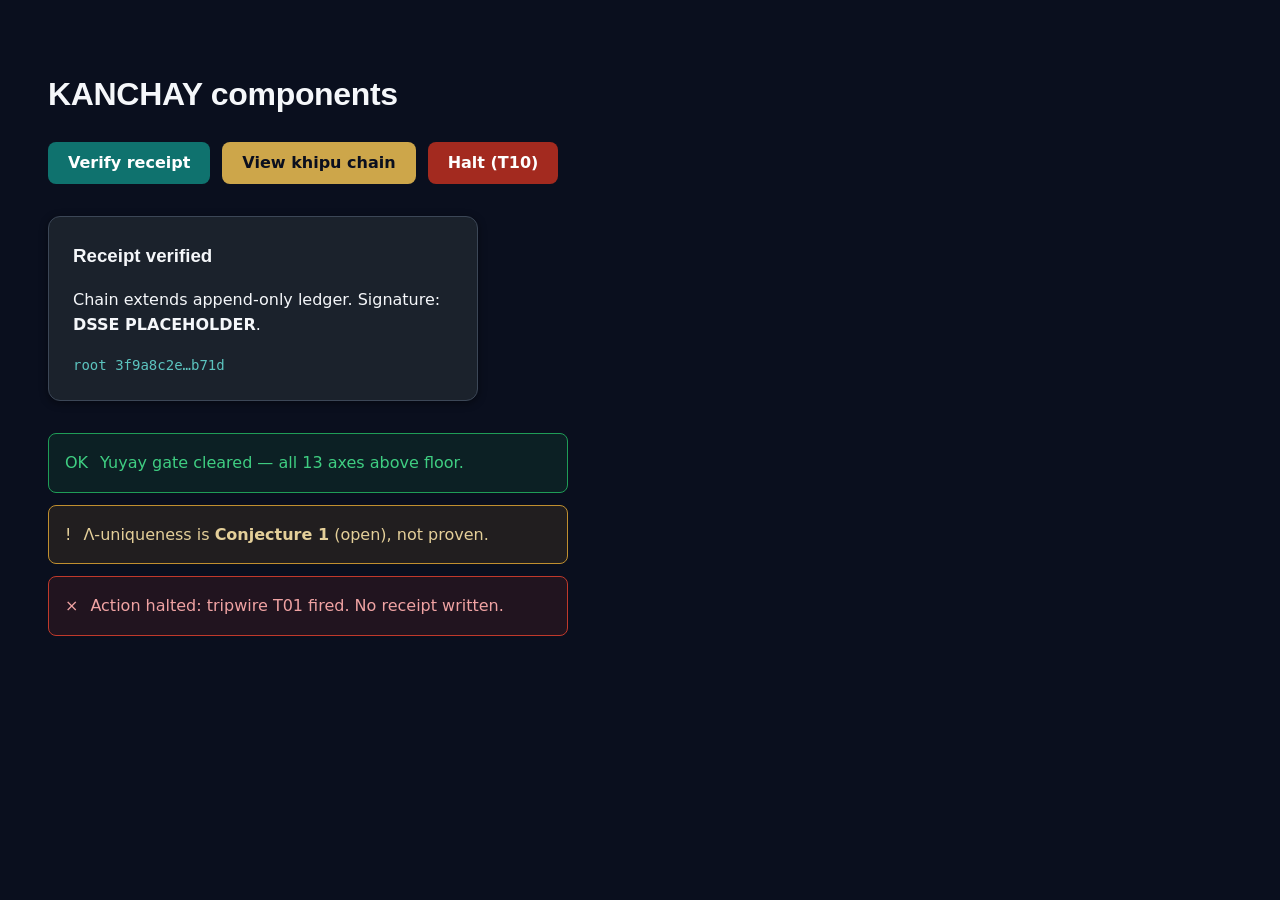
==== kit/examples/html/components.html @ d456d3fe "feat(brand): merge brand-kit into szl-brand/kit Consolidate brand-kit (design tokens, logo, typograp" ====
<!doctype html>
<!-- KANCHAY example components (vanilla HTML/CSS). CC BY 4.0 / Apache-2.0 · ORCID 0009-0001-0110-4173 -->
<html lang="en">
<head>
  <meta charset="UTF-8"/>
  <meta name="viewport" content="width=device-width, initial-scale=1"/>
  <title>KANCHAY components — HTML/CSS</title>
  <link rel="stylesheet" href="../../tokens/COLOR_TOKENS.css"/>
  <link rel="stylesheet" href="../../tokens/COMPONENT_TOKENS.css"/>
  <style>
    body{
      background:var(--color-a11oy-bg); color:var(--color-a11oy-text);
      font-family:"Inter",system-ui,sans-serif; margin:0; padding:var(--space-12);
      line-height:1.6;
    }
    h1{font-family:"IBM Plex Sans",sans-serif;font-weight:700;letter-spacing:-.01em}
    /* Button */
    .btn{
      font:inherit; font-weight:600; cursor:pointer; border:none;
      padding:var(--space-2) var(--space-5); border-radius:var(--radius-md);
      transition:background var(--duration-fast) var(--ease-standard),
                 box-shadow var(--duration-fast) var(--ease-standard);
    }
    .btn:focus-visible{outline:none; box-shadow:var(--shadow-focus)}
    .btn-primary{background:var(--color-yuyay-600); color:#fff}        /* 5.75:1 AA */
    .btn-primary:hover{background:var(--color-yuyay-700)}
    .btn-accent{background:var(--color-hatun-400); color:var(--color-gray-950)} /* 8.32:1 AAA */
    .btn-accent:hover{background:var(--color-hatun-300)}
    .btn-danger{background:var(--color-yawar-600); color:#fff}         /* 7.22:1 AAA */
    /* Card */
    .card{
      background:var(--color-a11oy-surface); border:1px solid var(--color-a11oy-border);
      border-radius:var(--radius-lg); padding:var(--space-6); max-width:380px;
      box-shadow:var(--shadow-md);
    }
    .card h3{margin:0 0 var(--space-2); font-family:"IBM Plex Sans",sans-serif}
    .card .hash{font-family:"JetBrains Mono",monospace; color:var(--color-yuyay-300);
      font-size:.875rem}
    /* Alert */
    .alert{display:flex; gap:var(--space-3); padding:var(--space-4);
      border-radius:var(--radius-md); border:1px solid; align-items:flex-start}
    .alert-success{background:color-mix(in srgb,var(--color-success) 12%,transparent);
      border-color:var(--color-success); color:#3fce82}
    .alert-warning{background:color-mix(in srgb,var(--color-warning) 12%,transparent);
      border-color:var(--color-warning); color:var(--color-hatun-200)}
    .alert-error{background:color-mix(in srgb,var(--color-error) 12%,transparent);
      border-color:var(--color-error); color:var(--color-yawar-200)}
    .stack{display:flex; gap:var(--space-3); flex-wrap:wrap; margin-bottom:var(--space-8)}
  </style>
</head>
<body>
  <h1>KANCHAY components</h1>

  <div class="stack">
    <button class="btn btn-primary">Verify receipt</button>
    <button class="btn btn-accent">View khipu chain</button>
    <button class="btn btn-danger">Halt (T10)</button>
  </div>

  <div class="stack">
    <div class="card">
      <h3>Receipt verified</h3>
      <p>Chain extends append-only ledger. Signature: <strong>DSSE PLACEHOLDER</strong>.</p>
      <div class="hash">root 3f9a8c2e…b71d</div>
    </div>
  </div>

  <div class="stack" style="flex-direction:column;max-width:520px">
    <div class="alert alert-success"><span>OK</span><span>Yuyay gate cleared — all 13 axes above floor.</span></div>
    <div class="alert alert-warning"><span>!</span><span>Λ-uniqueness is <strong>Conjecture 1</strong> (open), not proven.</span></div>
    <div class="alert alert-error"><span>×</span><span>Action halted: tripwire T01 fired. No receipt written.</span></div>
  </div>
</body>
</html>
---- kit/tokens/COLOR_TOKENS.css ----
/* SZL Holdings / KANCHAY color tokens v1.0.0 — Apache-2.0 — ORCID 0009-0001-0110-4173
Generated; do not hand-edit. Source: COLOR_TOKENS.json */
:root {
  /* brand scales */
  --color-yawar-50: #fdecec;
  --color-yawar-100: #f9cfcf;
  --color-yawar-200: #f0a3a3;
  --color-yawar-300: #e57373;
  --color-yawar-400: #d65151;
  --color-yawar-500: #c0392b;
  --color-yawar-600: #a32a1f;
  --color-yawar-700: #822018;
  --color-yawar-800: #5e1712;
  --color-yawar-900: #3d0f0c;
  --color-yuyay-50: #e6f7f6;
  --color-yuyay-100: #bfeae8;
  --color-yuyay-200: #8fd9d5;
  --color-yuyay-300: #5cc4bf;
  --color-yuyay-400: #34aaa4;
  --color-yuyay-500: #168f89;
  --color-yuyay-600: #0f726e;
  --color-yuyay-700: #0b5957;
  --color-yuyay-800: #083f3e;
  --color-yuyay-900: #052827;
  --color-hatun-50: #faf5e9;
  --color-hatun-100: #f0e3c4;
  --color-hatun-200: #e4cf99;
  --color-hatun-300: #d7b96b;
  --color-hatun-400: #cda64a;
  --color-hatun-500: #c08f2f;
  --color-hatun-600: #a3741f;
  --color-hatun-700: #825a18;
  --color-hatun-800: #5e4012;
  --color-hatun-900: #3d290b;
  /* neutral scale */
  --color-gray-50: #f5f7fa;
  --color-gray-100: #e6eaf1;
  --color-gray-200: #c9d2df;
  --color-gray-300: #a4b1c4;
  --color-gray-400: #76859b;
  --color-gray-500: #525f73;
  --color-gray-600: #3c4757;
  --color-gray-700: #2a3340;
  --color-gray-800: #1b222c;
  --color-gray-900: #10151c;
  --color-gray-950: #0a0f1e;
  /* semantic */
  --color-success: #1f9d57;
  --color-warning: #c08f2f;
  --color-error: #c0392b;
  --color-info: #2f7fb5;
  /* canonical surfaces (a11oy dark theme — also consumed by amaru/sentra/killinchu/rosie) */
  --color-a11oy-bg: #0a0f1e;
  --color-a11oy-deep: #10151c;
  --color-a11oy-surface: #1b222c;
  --color-a11oy-overlay: #2a3340;
  --color-a11oy-border: #3c4757;
  --color-a11oy-text: #f5f7fa;
  --color-a11oy-text-sub: #c9d2df;
  --color-a11oy-text-ghost: #76859b;
  /* aliases the flagships already reference */
  --color-a11oy-navy: var(--color-a11oy-bg);
  --color-a11oy-blue: var(--color-info);
  --color-a11oy-gold: var(--color-hatun-300);
  --color-a11oy-gold-dim: var(--color-hatun-400);
  --color-a11oy-gold-soft: color-mix(in srgb, var(--color-hatun-400) 14%, transparent);
  --color-a11oy-success: var(--color-success);
  --color-a11oy-border-subtle: color-mix(in srgb, var(--color-a11oy-border) 55%, transparent);
}
---- kit/tokens/COMPONENT_TOKENS.css ----
/* SZL Holdings / KANCHAY component tokens v1.0.0 — Apache-2.0 — ORCID 0009-0001-0110-4173
   Spacing / radii / shadows / motion / z-index. Consumed by every flagship. */
:root {
  --space-px:1px; --space-1:.25rem; --space-2:.5rem; --space-3:.75rem; --space-4:1rem;
  --space-5:1.25rem; --space-6:1.5rem; --space-8:2rem; --space-10:2.5rem; --space-12:3rem;
  --space-16:4rem; --space-20:5rem; --space-24:6rem;
  --radius-sm:4px; --radius-md:8px; --radius-lg:12px; --radius-xl:16px; --radius-2xl:24px; --radius-full:9999px;
  --shadow-sm:0 1px 2px rgba(0,0,0,.40); --shadow-md:0 2px 8px rgba(0,0,0,.45);
  --shadow-lg:0 8px 24px rgba(0,0,0,.50); --shadow-xl:0 16px 48px rgba(0,0,0,.55);
  --shadow-focus:0 0 0 3px color-mix(in srgb, var(--color-yuyay-400) 55%, transparent);
  --ease-standard:cubic-bezier(.2,0,0,1); --ease-emphasized:cubic-bezier(.3,0,.1,1);
  --ease-out:cubic-bezier(0,0,.2,1); --ease-in:cubic-bezier(.4,0,1,1);
  --duration-instant:75ms; --duration-fast:150ms; --duration-base:250ms;
  --duration-slow:400ms; --duration-slower:600ms;
  --z-raised:10; --z-dropdown:1000; --z-sticky:1100; --z-overlay:1200;
  --z-modal:1300; --z-popover:1400; --z-toast:1500;
  --border-hairline:1px; --border-thick:2px; --border-focus:3px;
}
@media (prefers-reduced-motion: reduce) {
  *, *::before, *::after { animation-duration:.01ms !important; transition-duration:.01ms !important; }
}
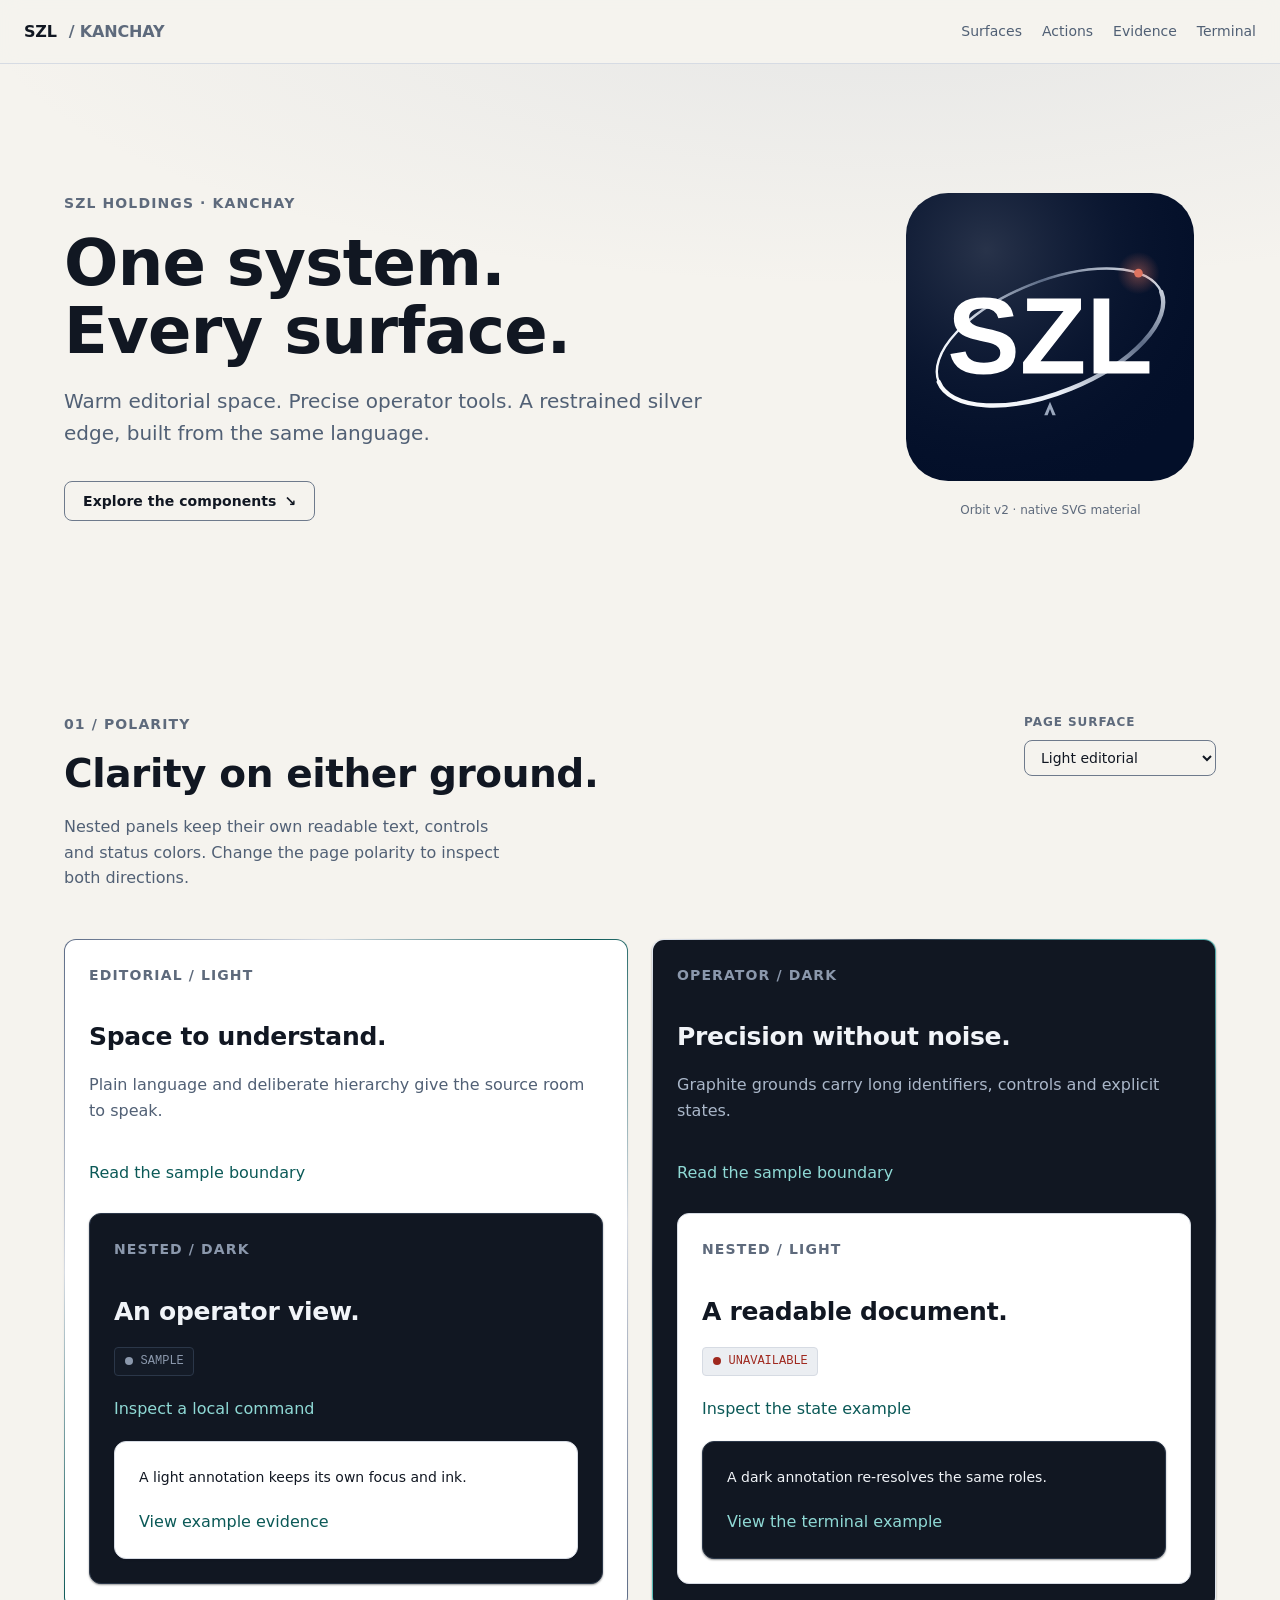
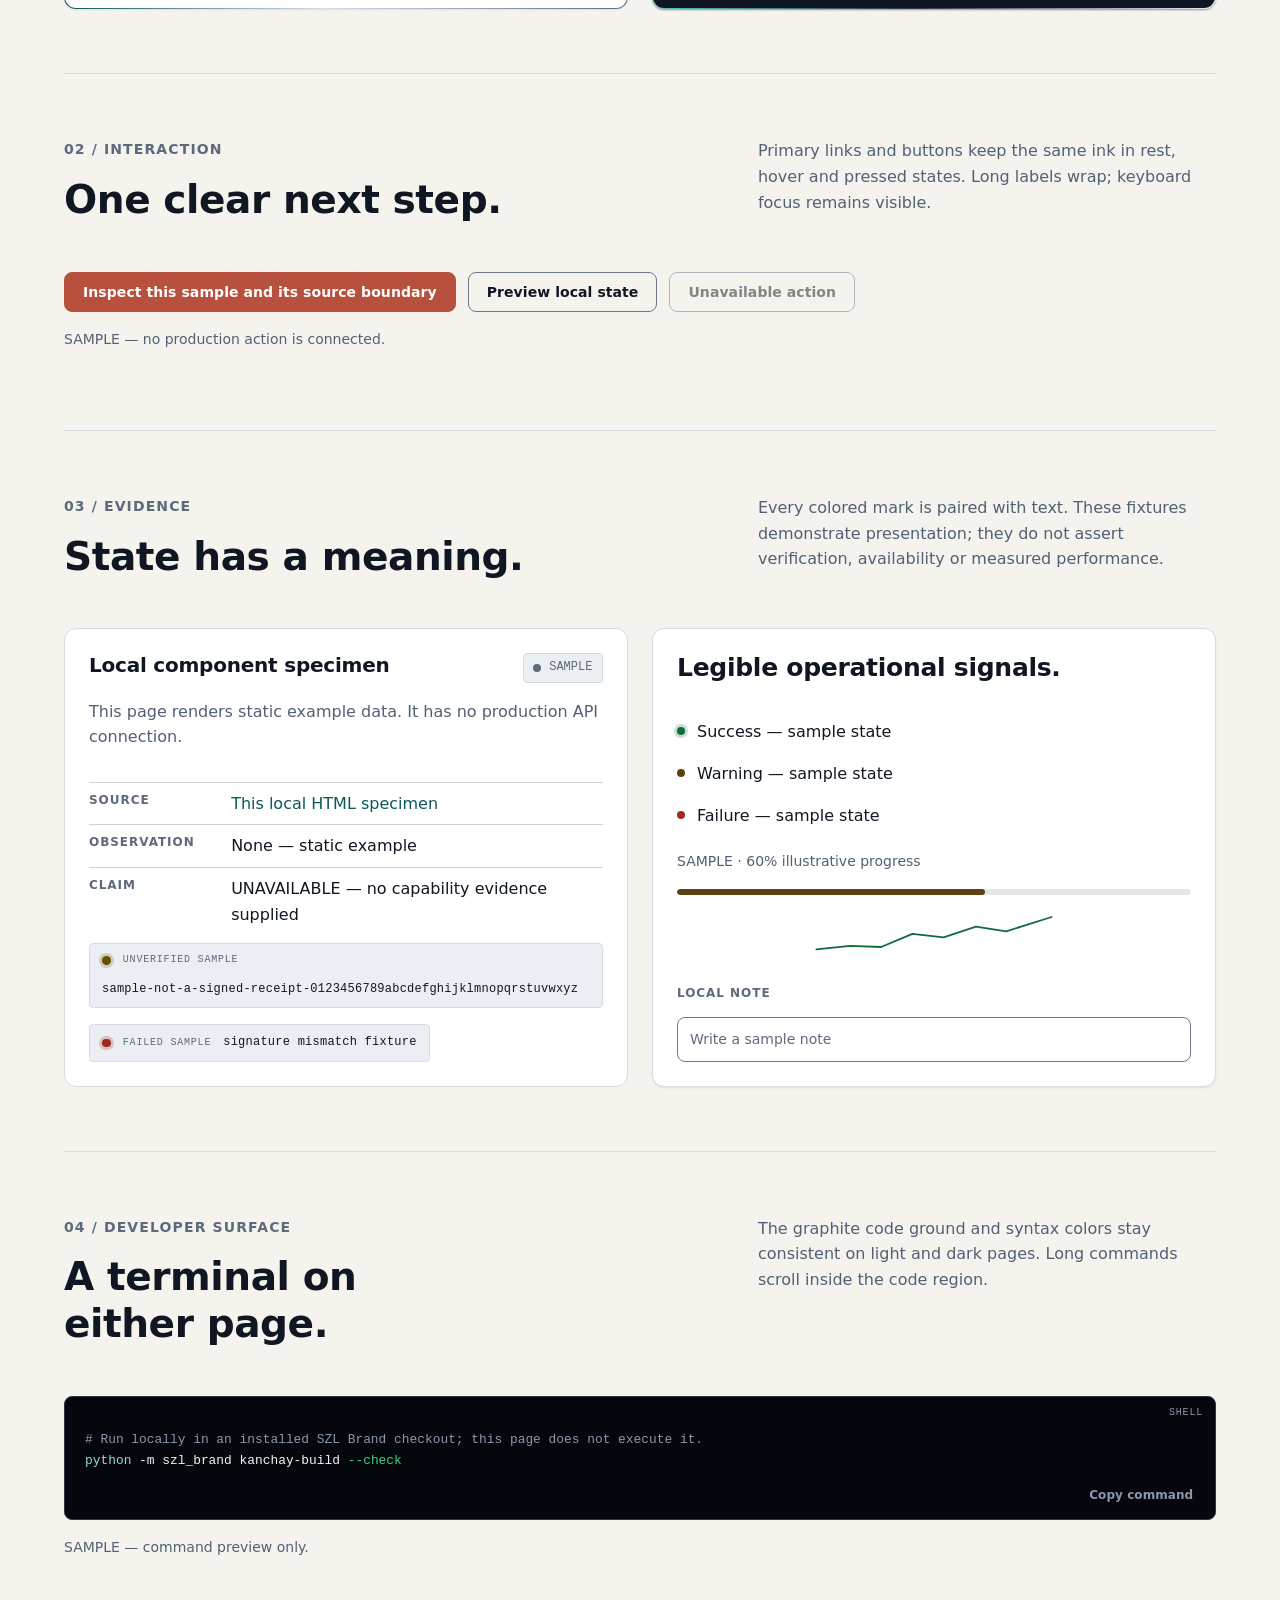
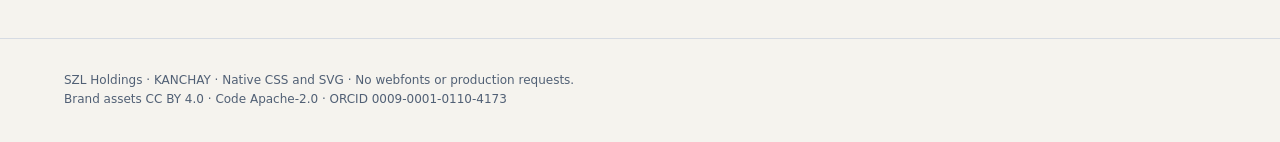
==== commit 30346f63: "Polish KANCHAY component states, nested materials and native specimen Preserve the canonical palette" ====
--- a/kit/examples/html/components.html
+++ b/kit/examples/html/components.html
@@ -1,74 +1,243 @@
 <!doctype html>
-<!-- KANCHAY example components (vanilla HTML/CSS). CC BY 4.0 / Apache-2.0 · ORCID 0009-0001-0110-4173 -->
-<html lang="en">
+<!-- SPDX-License-Identifier: Apache-2.0
+     Brand assets CC BY 4.0 · SZL Holdings · ORCID 0009-0001-0110-4173 -->
+<html lang="en" data-surface="light">
 <head>
-  <meta charset="UTF-8"/>
-  <meta name="viewport" content="width=device-width, initial-scale=1"/>
-  <title>KANCHAY components — HTML/CSS</title>
-  <link rel="stylesheet" href="../../tokens/COLOR_TOKENS.css"/>
-  <link rel="stylesheet" href="../../tokens/COMPONENT_TOKENS.css"/>
+  <meta charset="utf-8">
+  <meta name="viewport" content="width=device-width, initial-scale=1">
+  <meta name="description" content="KANCHAY components, nested surfaces and native material. Local examples with explicit sample states.">
+  <title>KANCHAY — a system for every surface</title>
+  <link rel="stylesheet" href="../../tokens/szl-design-system.css">
+  <link rel="stylesheet" href="../../tokens/szl-console.css">
   <style>
-    body{
-      background:var(--color-a11oy-bg); color:var(--color-a11oy-text);
-      font-family:"Inter",system-ui,sans-serif; margin:0; padding:var(--space-12);
-      line-height:1.6;
+    /* Example composition only. Components and colors come from canonical CSS. */
+    .specimen-section { padding-block:var(--space-16); scroll-margin-block-start:6rem; }
+    .specimen-section + .specimen-section { border-top:1px solid var(--border); }
+    .specimen-hero { display:grid; grid-template-columns:minmax(0,1.4fr) minmax(0,.6fr);
+      align-items:center; gap:var(--space-12); }
+    .specimen-mark { margin:0; display:grid; justify-items:center; gap:var(--space-5); }
+    .specimen-mark img { display:block; inline-size:min(100%,18rem); block-size:auto; }
+    .specimen-mark figcaption { text-align:center; font-size:var(--text-xs); color:var(--text-ghost); }
+    .specimen-intro { display:flex; flex-wrap:wrap; justify-content:space-between;
+      align-items:flex-start; gap:var(--space-6); margin-block-end:var(--space-8); }
+    .specimen-intro h2 { max-inline-size:20ch; }
+    .specimen-intro p { max-inline-size:45ch; }
+    .specimen-theme { inline-size:12rem; max-inline-size:100%; }
+    .specimen-panel { display:grid; gap:var(--space-5); min-inline-size:0; }
+    .specimen-panel > :last-child { margin-block-end:0; }
+    .specimen-panel h3 { font-size:var(--text-xl); margin:0; }
+    .specimen-panel > .chip { justify-self:start; }
+    .specimen-nested { margin-block-start:var(--space-2); }
+    .specimen-receipts { display:grid; justify-items:start; gap:var(--space-4); }
+    .specimen-state { min-block-size:1.6em; margin-block-start:var(--space-4); }
+    .specimen-statuses { display:grid; gap:var(--space-3); margin:0; padding:0; list-style:none; }
+    .specimen-statuses li { display:flex; align-items:center; gap:var(--space-3); }
+    .specimen-chart { display:grid; gap:var(--space-3); }
+    .specimen-chart .spark { inline-size:100%; block-size:3rem; }
+    .specimen-chart p { margin:0; }
+    .specimen-footer { padding-block:var(--space-8); border-top:1px solid var(--border); }
+    .specimen-footer p { font-size:var(--text-xs); margin:0; }
+    @media (max-width:800px) {
+      .specimen-hero { grid-template-columns:minmax(0,1fr); gap:var(--space-8); }
+      .specimen-mark { justify-items:start; }
+      .specimen-mark img { inline-size:8rem; }
+      .specimen-mark figcaption { text-align:start; }
     }
-    h1{font-family:"IBM Plex Sans",sans-serif;font-weight:700;letter-spacing:-.01em}
-    /* Button */
-    .btn{
-      font:inherit; font-weight:600; cursor:pointer; border:none;
-      padding:var(--space-2) var(--space-5); border-radius:var(--radius-md);
-      transition:background var(--duration-fast) var(--ease-standard),
-                 box-shadow var(--duration-fast) var(--ease-standard);
-    }
-    .btn:focus-visible{outline:none; box-shadow:var(--shadow-focus)}
-    .btn-primary{background:var(--color-yuyay-600); color:#fff}        /* 5.75:1 AA */
-    .btn-primary:hover{background:var(--color-yuyay-700)}
-    .btn-accent{background:var(--color-hatun-400); color:var(--color-gray-950)} /* 8.32:1 AAA */
-    .btn-accent:hover{background:var(--color-hatun-300)}
-    .btn-danger{background:var(--color-yawar-600); color:#fff}         /* 7.22:1 AAA */
-    /* Card */
-    .card{
-      background:var(--color-a11oy-surface); border:1px solid var(--color-a11oy-border);
-      border-radius:var(--radius-lg); padding:var(--space-6); max-width:380px;
-      box-shadow:var(--shadow-md);
-    }
-    .card h3{margin:0 0 var(--space-2); font-family:"IBM Plex Sans",sans-serif}
-    .card .hash{font-family:"JetBrains Mono",monospace; color:var(--color-yuyay-300);
-      font-size:.875rem}
-    /* Alert */
-    .alert{display:flex; gap:var(--space-3); padding:var(--space-4);
-      border-radius:var(--radius-md); border:1px solid; align-items:flex-start}
-    .alert-success{background:color-mix(in srgb,var(--color-success) 12%,transparent);
-      border-color:var(--color-success); color:#3fce82}
-    .alert-warning{background:color-mix(in srgb,var(--color-warning) 12%,transparent);
-      border-color:var(--color-warning); color:var(--color-hatun-200)}
-    .alert-error{background:color-mix(in srgb,var(--color-error) 12%,transparent);
-      border-color:var(--color-error); color:var(--color-yawar-200)}
-    .stack{display:flex; gap:var(--space-3); flex-wrap:wrap; margin-bottom:var(--space-8)}
   </style>
 </head>
 <body>
-  <h1>KANCHAY components</h1>
-
-  <div class="stack">
-    <button class="btn btn-primary">Verify receipt</button>
-    <button class="btn btn-accent">View khipu chain</button>
-    <button class="btn btn-danger">Halt (T10)</button>
-  </div>
-
-  <div class="stack">
-    <div class="card">
-      <h3>Receipt verified</h3>
-      <p>Chain extends append-only ledger. Signature: <strong>DSSE PLACEHOLDER</strong>.</p>
-      <div class="hash">root 3f9a8c2e…b71d</div>
+  <a class="skip-link" href="#main">Skip to components</a>
+  <nav class="nav" aria-label="Component reference">
+    <a class="nav__brand" href="#main">SZL <span class="ghost">/ KANCHAY</span></a>
+    <div class="nav__links">
+      <a class="nav__link" href="#surfaces">Surfaces</a>
+      <a class="nav__link" href="#actions">Actions</a>
+      <a class="nav__link" href="#evidence">Evidence</a>
+      <a class="nav__link" href="#terminal">Terminal</a>
     </div>
-  </div>
-
-  <div class="stack" style="flex-direction:column;max-width:520px">
-    <div class="alert alert-success"><span>OK</span><span>Yuyay gate cleared — all 13 axes above floor.</span></div>
-    <div class="alert alert-warning"><span>!</span><span>Λ-uniqueness is <strong>Conjecture 1</strong> (open), not proven.</span></div>
-    <div class="alert alert-error"><span>×</span><span>Action halted: tripwire T01 fired. No receipt written.</span></div>
-  </div>
+  </nav>
+  <main id="main" tabindex="-1">
+    <header class="hero">
+      <div class="hero__inner specimen-hero">
+        <div>
+          <p class="eyebrow">SZL Holdings · KANCHAY</p>
+          <h1 class="hero__title">One system.<br>Every surface.</h1>
+          <p class="hero__sub">Warm editorial space. Precise operator tools. A restrained silver edge,
+            built from the same language.</p>
+          <a class="btn btn-secondary" href="#surfaces">Explore the components <span aria-hidden="true">↘</span></a>
+        </div>
+        <figure class="specimen-mark">
+          <img src="../../logos/orbit-v2/suite/szl-orbit-holo.svg" width="600" height="600"
+            alt="SZL orbit mark with silver linework, a coral node and a lambda detail">
+          <figcaption>Orbit v2 · native SVG material</figcaption>
+        </figure>
+      </div>
+    </header>
+    <div class="container">
+      <section class="specimen-section" id="surfaces" aria-labelledby="surfaces-title">
+        <div class="specimen-intro">
+          <div>
+            <p class="eyebrow">01 / Polarity</p>
+            <h2 id="surfaces-title">Clarity on either ground.</h2>
+            <p>Nested panels keep their own readable text, controls and status colors.
+              Change the page polarity to inspect both directions.</p>
+          </div>
+          <label class="field specimen-theme" for="specimen-theme">
+            <span class="field__label">Page surface</span>
+            <select class="select" id="specimen-theme">
+              <option value="light">Light editorial</option>
+              <option value="dark">Dark operator</option>
+            </select>
+          </label>
+        </div>
+        <div class="grid-auto">
+          <article class="card specimen-panel surface-holo" data-surface="light" id="light-panel">
+            <p class="eyebrow">Editorial / Light</p>
+            <h3>Space to understand.</h3>
+            <p>Plain language and deliberate hierarchy give the source room to speak.</p>
+            <a href="#sample-details">Read the sample boundary</a>
+            <div class="card specimen-panel specimen-nested" data-surface="dark" id="dark-in-light">
+              <p class="eyebrow">Nested / Dark</p>
+              <h3>An operator view.</h3>
+              <span class="chip chip-sample">SAMPLE</span>
+              <a href="#terminal">Inspect a local command</a>
+              <div class="card specimen-panel" data-surface="light" id="light-in-dark-in-light">
+                <span class="text-sm">A light annotation keeps its own focus and ink.</span>
+                <a href="#evidence">View example evidence</a>
+              </div>
+            </div>
+          </article>
+          <article class="card specimen-panel surface-holo" data-surface="dark" id="dark-panel">
+            <p class="eyebrow">Operator / Dark</p>
+            <h3>Precision without noise.</h3>
+            <p>Graphite grounds carry long identifiers, controls and explicit states.</p>
+            <a href="#sample-details">Read the sample boundary</a>
+            <div class="card specimen-panel specimen-nested" data-surface="light" id="light-in-dark">
+              <p class="eyebrow">Nested / Light</p>
+              <h3>A readable document.</h3>
+              <span class="chip chip-unavailable">UNAVAILABLE</span>
+              <a href="#evidence">Inspect the state example</a>
+              <div class="card specimen-panel" data-surface="dark" id="dark-in-light-in-dark">
+                <span class="text-sm">A dark annotation re-resolves the same roles.</span>
+                <a href="#terminal">View the terminal example</a>
+              </div>
+            </div>
+          </article>
+        </div>
+      </section>
+      <section class="specimen-section" id="actions" aria-labelledby="actions-title">
+        <div class="specimen-intro">
+          <div>
+            <p class="eyebrow">02 / Interaction</p>
+            <h2 id="actions-title">One clear next step.</h2>
+          </div>
+          <p>Primary links and buttons keep the same ink in rest, hover and pressed states.
+            Long labels wrap; keyboard focus remains visible.</p>
+        </div>
+        <div class="cluster">
+          <a class="btn btn-primary" id="primary-action" href="#sample-details">Inspect this sample and its source boundary</a>
+          <button class="btn btn-secondary" id="sample-action" type="button">Preview local state</button>
+          <button class="btn btn-secondary" type="button" disabled>Unavailable action</button>
+        </div>
+        <p class="specimen-state text-sm" id="sample-action-state" role="status">SAMPLE — no production action is connected.</p>
+      </section>
+      <section class="specimen-section" id="evidence" aria-labelledby="evidence-title">
+        <div class="specimen-intro">
+          <div>
+            <p class="eyebrow">03 / Evidence</p>
+            <h2 id="evidence-title">State has a meaning.</h2>
+          </div>
+          <p>Every colored mark is paired with text. These fixtures demonstrate presentation;
+            they do not assert verification, availability or measured performance.</p>
+        </div>
+        <div class="grid-auto">
+          <article class="evidence-card surface-holo" id="sample-details">
+            <div class="evidence-card__header">
+              <h3 class="evidence-card__title">Local component specimen</h3>
+              <span class="chip chip-sample">SAMPLE</span>
+            </div>
+            <p>This page renders static example data. It has no production API connection.</p>
+            <dl class="evidence-card__meta">
+              <div><dt>Source</dt><dd><a href="components.html">This local HTML specimen</a></dd></div>
+              <div><dt>Observation</dt><dd>None — static example</dd></div>
+              <div><dt>Claim</dt><dd>UNAVAILABLE — no capability evidence supplied</dd></div>
+            </dl>
+            <div class="specimen-receipts">
+              <span class="receipt" data-state="unverified" id="receipt-unverified">
+                <span class="receipt__dot" aria-hidden="true"></span>
+                <span class="receipt__label">Unverified sample</span>
+                <span class="receipt__root">sample-not-a-signed-receipt-0123456789abcdefghijklmnopqrstuvwxyz</span>
+              </span>
+              <span class="receipt" data-state="failed" id="receipt-failed">
+                <span class="receipt__dot" aria-hidden="true"></span>
+                <span class="receipt__label">Failed sample</span>
+                <span class="receipt__root">signature mismatch fixture</span>
+              </span>
+            </div>
+          </article>
+          <article class="card specimen-panel">
+            <h3>Legible operational signals.</h3>
+            <ul class="specimen-statuses" aria-label="Static status examples">
+              <li><span class="dot dot--ok" aria-hidden="true"></span><span>Success — sample state</span></li>
+              <li><span class="dot dot--warn" aria-hidden="true"></span><span>Warning — sample state</span></li>
+              <li><span class="dot dot--err" aria-hidden="true"></span><span>Failure — sample state</span></li>
+            </ul>
+            <div class="specimen-chart">
+              <p class="text-sm">SAMPLE · 60% illustrative progress</p>
+              <div class="meter" data-tone="warn" role="progressbar" aria-label="Illustrative progress"
+                aria-valuemin="0" aria-valuemax="100" aria-valuenow="60">
+                <div class="meter__fill" style="inline-size:60%"></div>
+              </div>
+              <svg class="spark" data-tone="good" viewBox="0 0 200 40" role="img" aria-labelledby="sample-chart-title">
+                <title id="sample-chart-title">Static sample line; no measured data</title>
+                <path d="M2 32 L30 29 L56 30 L82 19 L108 22 L135 13 L160 17 L198 5"></path>
+              </svg>
+            </div>
+            <label class="field" for="sample-note">
+              <span class="field__label">Local note</span>
+              <input class="input" id="sample-note" type="text" placeholder="Write a sample note" autocomplete="off">
+            </label>
+          </article>
+        </div>
+      </section>
+      <section class="specimen-section" id="terminal" aria-labelledby="terminal-title">
+        <div class="specimen-intro">
+          <div>
+            <p class="eyebrow">04 / Developer surface</p>
+            <h2 id="terminal-title">A terminal on either page.</h2>
+          </div>
+          <p>The graphite code ground and syntax colors stay consistent on light and dark pages.
+            Long commands scroll inside the code region.</p>
+        </div>
+        <pre class="code code--copyable" data-lang="Shell" tabindex="0" aria-label="Sample validation command, horizontally scrollable" id="sample-code"><code><span class="tok-comment"># Run locally in an installed SZL Brand checkout; this page does not execute it.</span>
+<span class="tok-key">python</span> -m szl_brand kanchay-build <span class="tok-str">--check</span></code><button class="btn btn-ghost btn-sm code__copy" type="button" id="copy-command">Copy command</button></pre>
+        <p class="specimen-state text-sm" id="copy-state" role="status">SAMPLE — command preview only.</p>
+      </section>
+    </div>
+  </main>
+  <footer class="specimen-footer">
+    <div class="container">
+      <p>SZL Holdings · KANCHAY · Native CSS and SVG · No webfonts or production requests.</p>
+      <p>Brand assets CC BY 4.0 · Code Apache-2.0 · ORCID 0009-0001-0110-4173</p>
+    </div>
+  </footer>
+  <script>
+    const theme = document.getElementById("specimen-theme");
+    theme.addEventListener("change", () => {
+      document.documentElement.dataset.surface = theme.value;
+    });
+    document.getElementById("sample-action").addEventListener("click", () => {
+      document.getElementById("sample-action-state").textContent =
+        "SAMPLE — local state preview complete. No production action was executed.";
+    });
+    document.getElementById("copy-command").addEventListener("click", async () => {
+      try {
+        await navigator.clipboard.writeText("python -m szl_brand kanchay-build --check");
+        document.getElementById("copy-state").textContent = "Sample command copied. It has not been executed.";
+      } catch {
+        document.getElementById("copy-state").textContent = "Copy unavailable. Select the sample command above to copy it manually.";
+      }
+    });
+  </script>
 </body>
 </html>
--- a/kit/tokens/szl-design-system.css
+++ b/kit/tokens/szl-design-system.css
@@ -0,0 +1,515 @@
+/* ============================================================================
+ * SZL HOLDINGS — KANCHAY Design System v1.3.0  ·  szl-design-system.css
+ * One self-contained file. 0 runtime CDN. No Google Fonts. No Inter default.
+ * No purple gradients. Self-hosted system-font stack only.
+ *
+ * EVOLVES (does not replace) the canonical KANCHAY token scales:
+ *   yawar (blood/red), yuyay (teal — WCAG-AA focus ring), hatun (gold/premium),
+ *   gray (neutral), plus the a11oy dark surfaces.
+ * ADDS the founder-approved logo palette: space navy #030F29, coral node
+ *   #DF735F (accent, used SPARINGLY), silver linework #E9EEF6->#9AA7BD->#5C6B86.
+ *
+ * Aesthetic: Anthropic calm restraint + Ollama dev-clean + defense-tech
+ * gravitas + our own orbital/khipu motif. Generous whitespace. Serious, human,
+ * honest. Measured contrast roles. ADDITIVE only — no v11 LOCKED number changed.
+ *
+ * Brand assets (c) 2026 SZL Holdings · CC BY 4.0 · code Apache-2.0
+ * Attribution: ORCID 0009-0001-0110-4173
+ * ========================================================================== */
+
+/* --- 0 · Self-hosted font stack (NO CDN, NO webfont download required) ----- */
+:root {
+  --font-body:
+    system-ui, -apple-system, "Segoe UI", "Helvetica Neue", "Liberation Sans",
+    Arial, sans-serif;
+  --font-display:
+    system-ui, -apple-system, "Segoe UI", "Helvetica Neue", "Liberation Sans",
+    Arial, sans-serif;
+  --font-heading: var(--font-display);
+  --font-mono:
+    ui-monospace, "SF Mono", "Cascadia Code", "JetBrains Mono", "IBM Plex Mono",
+    "Liberation Mono", Menlo, Consolas, monospace;
+}
+
+/* --- 1 · COLOR — full palette (KANCHAY scales KEPT; logo palette ADDED) ---- */
+:root {
+  /* yawar (blood / circulatory receipt ledger) — KEEP */
+  --color-yawar-50:#fdecec; --color-yawar-100:#f9cfcf; --color-yawar-200:#f0a3a3;
+  --color-yawar-300:#e57373; --color-yawar-400:#d65151; --color-yawar-500:#c0392b;
+  --color-yawar-600:#a32a1f; --color-yawar-700:#822018; --color-yawar-800:#5e1712;
+  --color-yawar-900:#3d0f0c;
+  /* yuyay (thought / 13-axis heart gate) — KEEP; focus ring lives here */
+  --color-yuyay-50:#e6f7f6; --color-yuyay-100:#bfeae8; --color-yuyay-200:#8fd9d5;
+  --color-yuyay-300:#5cc4bf; --color-yuyay-400:#34aaa4; --color-yuyay-500:#168f89;
+  --color-yuyay-600:#0f726e; --color-yuyay-700:#0b5957; --color-yuyay-800:#083f3e;
+  --color-yuyay-900:#052827;
+  /* hatun (great / premium accent, doctrine governance) — KEEP */
+  --color-hatun-50:#faf5e9; --color-hatun-100:#f0e3c4; --color-hatun-200:#e4cf99;
+  --color-hatun-300:#d7b96b; --color-hatun-400:#cda64a; --color-hatun-500:#c08f2f;
+  --color-hatun-600:#a3741f; --color-hatun-700:#825a18; --color-hatun-800:#5e4012;
+  --color-hatun-900:#3d290b;
+  /* neutral gray scale — KEEP */
+  --color-gray-50:#f5f7fa; --color-gray-100:#e6eaf1; --color-gray-200:#c9d2df;
+  --color-gray-300:#a4b1c4; --color-gray-400:#76859b; --color-gray-500:#525f73;
+  --color-gray-600:#3c4757; --color-gray-700:#2a3340; --color-gray-800:#1b222c;
+  --color-gray-900:#10151c; --color-gray-950:#0a0f1e;
+  /* NEW · canonical logo palette (founder-approved) */
+  --color-space-900:#030F29; --color-space-800:#061536;
+  --color-space-700:#0a1e47; --color-space-600:#102a5e;
+  --color-coral-300:#F0917E; --color-coral-400:#DF735F; --color-coral-500:#C4543F;
+  --color-silver-100:#E9EEF6; --color-silver-300:#9AA7BD; --color-silver-500:#5C6B86;
+  /* NEW 1.3.0 · graphite operational neutrals and warm editorial neutrals (2026-10-06) */
+  --color-graphite-950:#05070C; --color-graphite-900:#080B12; --color-graphite-800:#111722;
+  --color-graphite-750:#141B27; --color-graphite-700:#182232; --color-graphite-600:#2B3749;
+  --color-graphite-400:#71829B; --color-graphite-300:#8B98AC; --color-graphite-200:#AAB7C9;
+  --color-graphite-50:#F1F4F8;
+  --color-paper-100:#F5F3EE; --color-paper-200:#ECE9E2; --color-mist-100:#EBEEF2;
+  --color-mist-200:#D6DBE3; --color-ink-600:#516075; --color-ink-500:#5E6A7C;
+  --color-ink-400:#6E7A8C;
+  --color-white:#FFFFFF; --color-ink:#0a0f1e; --color-ink-soft:#2a3340;
+  /* semantic (status) — KEEP */
+  --color-success:#1f9d57; --color-success-strong:#116b3d; --color-success-light:#3fce82;
+  --color-warning:#c08f2f; --color-warning-light:#e4cf99;
+  --color-error:#c0392b;   --color-error-light:#f0a3a3;
+  --color-info:#2f7fb5;    --color-info-light:#7cb8e0;
+}
+
+/* --- 2 · SEMANTIC SURFACES — the "polarities" (dark operator default) ------ */
+/* A polarity can be declared on any element, not only <html>. A dark panel inside a
+   light page (or a light panel inside a dark one) sets data-surface on its own root,
+   and every role below re-resolves there, so its text, links, focus and status inks
+   follow the panel's ground instead of the page's. */
+:root, [data-surface="dark"] {
+  --bg:var(--color-graphite-900); --bg-deep:var(--color-graphite-950);
+  --surface:var(--color-graphite-800); --surface-alt:var(--color-graphite-750);
+  --surface-raised:var(--color-graphite-700);
+  --border:var(--color-graphite-600);
+  --border-subtle:color-mix(in srgb, var(--color-graphite-600) 55%, transparent);
+  --hairline:color-mix(in srgb, var(--color-silver-500) 38%, transparent);
+  --control-edge:var(--color-graphite-400);
+  --text:var(--color-graphite-50); --text-sub:var(--color-graphite-200);
+  --text-ghost:var(--color-graphite-300);
+  --accent:var(--color-coral-400); --accent-hover:var(--color-coral-300);
+  --accent-press:var(--color-coral-500); --accent-ink:var(--color-space-900);
+  /* Action fills are distinct from decorative coral: every small-text state must
+     meet 4.5:1. Press keeps the legible fill and adds the button's tactile offset. */
+  --action-bg:var(--color-coral-400); --action-hover-bg:var(--color-coral-300);
+  --action-press-bg:var(--color-coral-400); --action-ink:var(--color-space-900);
+  --hero-atmosphere:color-mix(in srgb, var(--color-space-700) 60%, transparent);
+  --holo-silver:var(--color-silver-100); --holo-teal:var(--color-yuyay-300);
+  --shadow-card:var(--shadow-sm); --shadow-card-hover:var(--shadow-md);
+  --premium:var(--color-hatun-300);
+  --link:var(--color-yuyay-200); --link-hover:var(--color-yuyay-100);
+  --focus:var(--color-yuyay-400);
+  --chip-ok:var(--color-success-light); --chip-warn:var(--color-warning-light);
+  --chip-bad:var(--color-error-light);
+  color-scheme:dark;
+}
+[data-surface="light"] {
+  --bg:var(--color-paper-100); --bg-deep:var(--color-paper-200);
+  --surface:var(--color-white); --surface-alt:var(--color-mist-100); --surface-raised:var(--color-white);
+  --border:var(--color-mist-200);
+  --border-subtle:color-mix(in srgb, var(--color-mist-200) 60%, transparent);
+  --hairline:color-mix(in srgb, var(--color-silver-500) 30%, transparent);
+  --control-edge:var(--color-ink-400);
+  --text:var(--color-graphite-800); --text-sub:var(--color-ink-600);
+  --text-ghost:var(--color-ink-500);
+  --accent:var(--color-coral-500); --accent-hover:var(--color-coral-400);
+  --accent-press:#a8442f; --accent-ink:var(--color-white);
+  /* White on unmodified coral-500 is 4.48:1. This local navy mix preserves the
+     palette primitive while making the small primary label legible. */
+  --action-bg:color-mix(in srgb, var(--color-coral-500) 94%, var(--color-space-900));
+  --action-hover-bg:var(--accent-press);
+  --action-press-bg:color-mix(in srgb, var(--accent-press) 90%, var(--color-space-900));
+  --action-ink:var(--color-white);
+  --hero-atmosphere:color-mix(in srgb, var(--color-silver-300) 16%, transparent);
+  --holo-silver:var(--color-silver-500); --holo-teal:var(--color-yuyay-700);
+  --shadow-card:0 1px 2px rgba(3,15,41,.08);
+  --shadow-card-hover:0 4px 16px rgba(3,15,41,.10);
+  --premium:var(--color-hatun-700);
+  --link:var(--color-yuyay-700); --link-hover:var(--color-yuyay-800);
+  --focus:var(--color-yuyay-600);
+  --chip-ok:var(--color-success-strong); --chip-warn:#6b4f00; --chip-bad:#9f281e;
+  color-scheme:light;
+}
+/* Roles derived from a polarity token are re-declared on every surface root so they
+   resolve against that surface, and a nested surface carries its own text color. Only
+   the two polarity values count; data-surface used as a label is left alone. */
+:root, [data-surface="dark"], [data-surface="light"] {
+  --shadow-focus:0 0 0 3px color-mix(in srgb, var(--focus) 55%, transparent);
+  --holo-edge:linear-gradient(128deg, var(--holo-silver), var(--border) 24%,
+    var(--holo-teal) 48%, var(--border) 72%, var(--holo-silver));
+}
+:where([data-surface="dark"], [data-surface="light"]) { color:var(--text); }
+
+/* A terminal is always graphite, including on an editorial page. These roles are
+   palette-bound rather than page-bound, and are included in the tokens-only export. */
+:root {
+  --code-bg:var(--color-graphite-950); --code-ink:var(--color-graphite-50);
+  --code-muted:var(--color-graphite-300); --code-border:var(--color-graphite-600);
+  --code-edge:var(--color-graphite-400); --code-focus:var(--color-yuyay-400);
+  --code-link:var(--color-yuyay-200); --code-link-hover:var(--color-yuyay-100);
+  --code-string:var(--color-success-light); --code-number:var(--color-hatun-300);
+}
+
+/* --- 3 · TYPE SCALE — Major Third (1.25), base 16px (KANCHAY scale) -------- */
+:root {
+  --text-xs:0.75rem; --text-sm:0.875rem; --text-base:1rem; --text-lg:1.25rem;
+  --text-xl:1.563rem; --text-2xl:1.953rem; --text-3xl:2.441rem;
+  --text-4xl:3.052rem; --text-5xl:3.815rem; --text-6xl:4.768rem;
+  --leading-tight:1.1; --leading-snug:1.2; --leading-normal:1.6; --leading-mono:1.5;
+  --tracking-tight:-0.011em; --tracking-normal:0; --tracking-caps:0.08em;
+  --weight-regular:400; --weight-medium:500; --weight-semibold:600; --weight-bold:700;
+}
+
+/* --- 4 · SPACING / RADIUS / SHADOW / MOTION / Z — KEEP canonical tokens ----- */
+:root {
+  --space-px:1px; --space-1:.25rem; --space-2:.5rem; --space-3:.75rem; --space-4:1rem;
+  --space-5:1.25rem; --space-6:1.5rem; --space-8:2rem; --space-10:2.5rem; --space-12:3rem;
+  --space-16:4rem; --space-20:5rem; --space-24:6rem;
+  --radius-sm:4px; --radius-md:8px; --radius-lg:12px; --radius-xl:16px;
+  --radius-2xl:24px; --radius-full:9999px;
+  --shadow-sm:0 1px 2px rgba(0,0,0,.40); --shadow-md:0 2px 8px rgba(0,0,0,.45);
+  --shadow-lg:0 8px 24px rgba(0,0,0,.50); --shadow-xl:0 16px 48px rgba(0,0,0,.55);
+  --shadow-glow-hatun:0 0 0 1px var(--color-hatun-500),
+                      0 0 16px color-mix(in srgb, var(--color-hatun-400) 30%, transparent);
+  --shadow-node:0 0 0 1px var(--color-coral-500),
+                0 0 18px color-mix(in srgb, var(--color-coral-400) 32%, transparent);
+  --ease-standard:cubic-bezier(.2,0,0,1); --ease-emphasized:cubic-bezier(.3,0,.1,1);
+  --ease-out:cubic-bezier(0,0,.2,1); --ease-in:cubic-bezier(.4,0,1,1);
+  --ease-orbit:cubic-bezier(.45,.05,.25,1);
+  --duration-instant:75ms; --duration-fast:150ms; --duration-base:250ms;
+  --duration-slow:400ms; --duration-slower:600ms; --duration-orbit:24s;
+  --z-base:0; --z-raised:10; --z-dropdown:1000; --z-sticky:1100; --z-overlay:1200;
+  --z-modal:1300; --z-popover:1400; --z-toast:1500; --z-max:2147483000;
+  --z-control-dock:var(--z-popover);
+  --border-hairline:1px; --border-thick:2px; --border-focus:3px;
+  --measure:68ch; --container:1200px;
+  --safe-area-top:env(safe-area-inset-top,0px);
+  --safe-area-right:env(safe-area-inset-right,0px);
+  --safe-area-bottom:env(safe-area-inset-bottom,0px);
+  --safe-area-left:env(safe-area-inset-left,0px);
+  --target-size-min:24px; --target-size-coarse:44px;
+  --control-dock-max-inline-size:24rem;
+}
+@media (prefers-reduced-motion: reduce) {
+  *, *::before, *::after {
+    animation-duration:.01ms !important; animation-iteration-count:1 !important;
+    transition-duration:.01ms !important; scroll-behavior:auto !important;
+  }
+}
+
+/* --- 5 · BASE / RESET ------------------------------------------------------ */
+*, *::before, *::after { box-sizing:border-box; }
+html { -webkit-text-size-adjust:100%; text-size-adjust:100%; }
+body {
+  margin:0; background:var(--bg); color:var(--text);
+  font-family:var(--font-body); font-size:var(--text-base);
+  line-height:var(--leading-normal); font-weight:var(--weight-regular);
+  -webkit-font-smoothing:antialiased; -moz-osx-font-smoothing:grayscale;
+  text-rendering:optimizeLegibility;
+}
+h1,h2,h3,h4 { font-family:var(--font-display); color:var(--text);
+  letter-spacing:var(--tracking-tight); margin:0 0 var(--space-4);
+  text-wrap:balance; overflow-wrap:anywhere; }
+h1 { font-size:var(--text-4xl); line-height:var(--leading-tight); font-weight:var(--weight-bold); }
+h2 { font-size:var(--text-3xl); line-height:var(--leading-snug); font-weight:var(--weight-semibold); }
+h3 { font-size:var(--text-2xl); line-height:var(--leading-snug); font-weight:var(--weight-semibold); }
+h4 { font-size:var(--text-xl);  line-height:var(--leading-snug); font-weight:var(--weight-semibold); }
+p  { margin:0 0 var(--space-4); max-width:var(--measure); color:var(--text-sub); }
+a  { color:var(--link); text-decoration:none; text-underline-offset:3px;
+     transition:color var(--duration-fast) var(--ease-standard); }
+a:hover { color:var(--link-hover); text-decoration:underline; }
+small,.text-sm { font-size:var(--text-sm); }
+code,kbd,samp { font-family:var(--font-mono); font-size:.92em; }
+hr { border:0; border-top:var(--border-hairline) solid var(--border); margin:var(--space-8) 0; }
+::selection { background:color-mix(in srgb, var(--accent) 30%, transparent); }
+:where(a,button,input,select,textarea,[tabindex]):focus-visible {
+  outline:2px solid var(--focus); outline-offset:2px;
+  box-shadow:var(--shadow-focus); border-radius:var(--radius-sm);
+}
+.tabular,[data-tabular] { font-variant-numeric:tabular-nums lining-nums; }
+
+/* --- 6 · TYPE UTILITIES ---------------------------------------------------- */
+.display  { font-family:var(--font-display); font-size:var(--text-5xl);
+            line-height:var(--leading-tight); letter-spacing:var(--tracking-tight);
+            font-weight:var(--weight-bold); text-wrap:balance; overflow-wrap:anywhere; }
+.eyebrow  { font-size:var(--text-sm); font-weight:var(--weight-semibold);
+            letter-spacing:var(--tracking-caps); text-transform:uppercase; color:var(--text-ghost); }
+.lead     { font-size:var(--text-lg); color:var(--text); max-width:var(--measure); }
+.muted    { color:var(--text-sub); }
+.ghost    { color:var(--text-ghost); }
+.mono     { font-family:var(--font-mono); }
+
+/* --- 7 · LAYOUT HELPERS ---------------------------------------------------- */
+.container { width:100%; max-width:var(--container); margin-inline:auto; padding-inline:var(--space-6); }
+.stack > * + * { margin-top:var(--space-4); }
+.cluster { display:flex; flex-wrap:wrap; gap:var(--space-3); align-items:center; }
+.grid-auto { display:grid; gap:var(--space-6);
+  grid-template-columns:repeat(auto-fit,minmax(min(100%,16.25rem),1fr)); }
+.grid-auto > * { min-inline-size:0; }
+.safe-area-inline {
+  padding-inline-start:calc(var(--space-6) + var(--safe-area-left));
+  padding-inline-end:calc(var(--space-6) + var(--safe-area-right));
+}
+.safe-area-block-end {
+  padding-block-end:calc(var(--space-6) + var(--safe-area-bottom));
+}
+.control-target {
+  display:inline-flex; align-items:center; justify-content:center;
+  min-inline-size:var(--target-size-min); min-block-size:var(--target-size-min);
+}
+.control-dock {
+  position:fixed; isolation:isolate; z-index:var(--z-control-dock);
+  inset-inline-end:calc(var(--space-4) + var(--safe-area-right));
+  inset-block-end:calc(var(--space-4) + var(--safe-area-bottom));
+  display:grid; gap:var(--space-3); inline-size:max-content;
+  max-inline-size:min(var(--control-dock-max-inline-size),
+    calc(100vw - var(--space-4) - var(--space-4) - var(--safe-area-left) - var(--safe-area-right)));
+}
+.control-dock > * { min-inline-size:0; max-inline-size:100%; }
+
+@media (max-width:640px) {
+  .grid-auto { grid-template-columns:minmax(0,1fr); }
+  .control-dock {
+    inset-inline-start:calc(var(--space-4) + var(--safe-area-left));
+    inline-size:auto;
+  }
+}
+
+/* --- 8 · BUTTONS (coral primary = the single accent, used sparingly) ------- */
+.btn {
+  --_pad-y:.625rem; --_pad-x:1.125rem;
+  display:inline-flex; align-items:center; justify-content:center; gap:var(--space-2);
+  min-inline-size:var(--target-size-min); min-block-size:var(--target-size-min);
+  max-inline-size:100%;
+  padding:var(--_pad-y) var(--_pad-x);
+  font-family:var(--font-body); font-size:var(--text-sm); font-weight:var(--weight-semibold);
+  line-height:1.3; letter-spacing:.005em; white-space:normal;
+  text-align:center; overflow-wrap:anywhere;
+  border:var(--border-hairline) solid transparent; border-radius:var(--radius-md);
+  cursor:pointer; user-select:none; text-decoration:none;
+  transition:background var(--duration-fast) var(--ease-standard),
+             border-color var(--duration-fast) var(--ease-standard),
+             color var(--duration-fast) var(--ease-standard),
+             transform var(--duration-instant) var(--ease-standard);
+}
+.btn:active { transform:translateY(1px); }
+.btn:disabled,.btn[aria-disabled="true"] { opacity:.5; cursor:not-allowed; transform:none; }
+.btn:hover { text-decoration:none; }
+.btn-primary { background:var(--action-bg); color:var(--action-ink); border-color:var(--action-bg); }
+.btn-primary:hover { background:var(--action-hover-bg); color:var(--action-ink); border-color:var(--action-hover-bg); }
+.btn-primary:active { background:var(--action-press-bg); color:var(--action-ink); border-color:var(--action-press-bg); }
+.btn-secondary { background:transparent; color:var(--text); border-color:var(--control-edge); }
+.btn-secondary:hover { color:var(--text); border-color:var(--text-ghost); background:color-mix(in srgb, var(--text) 6%, transparent); }
+.btn-ghost { background:transparent; color:var(--text-sub); border-color:transparent; }
+.btn-ghost:hover { color:var(--text); background:color-mix(in srgb, var(--text) 7%, transparent); }
+.btn-premium { background:transparent; color:var(--premium);
+  border-color:color-mix(in srgb, var(--premium) 55%, transparent); }
+.btn-premium:hover { color:var(--premium); box-shadow:var(--shadow-glow-hatun);
+  background:color-mix(in srgb, var(--premium) 10%, transparent); }
+.btn-lg { --_pad-y:.85rem; --_pad-x:1.5rem; font-size:var(--text-base); }
+.btn-sm { --_pad-y:.4rem;  --_pad-x:.8rem;  font-size:var(--text-xs); }
+@media (pointer:coarse) {
+  .btn,.control-target {
+    min-inline-size:var(--target-size-coarse); min-block-size:var(--target-size-coarse);
+  }
+}
+
+/* --- 9 · CARDS (dark-first, optional orbital arc accent) ------------------- */
+.card {
+  background:var(--surface); border:var(--border-hairline) solid var(--border);
+  border-radius:var(--radius-lg); padding:var(--space-6); box-shadow:var(--shadow-card);
+  transition:border-color var(--duration-base) var(--ease-standard),
+             box-shadow var(--duration-base) var(--ease-standard);
+}
+.card:hover { box-shadow:var(--shadow-card-hover); border-color:var(--border-subtle); }
+.card-raised { background:var(--surface-raised); box-shadow:var(--shadow-card-hover); }
+.card-title { font-family:var(--font-display); font-size:var(--text-lg);
+  font-weight:var(--weight-semibold); margin:0 0 var(--space-2); color:var(--text); }
+.card-orbit { position:relative; overflow:hidden; }
+.card-orbit::before { content:""; position:absolute; inset:-40% -30% auto auto;
+  width:140%; aspect-ratio:1; border-radius:var(--radius-full);
+  border:1px solid color-mix(in srgb, var(--color-silver-300) 22%, transparent);
+  transform:rotate(-22deg); pointer-events:none; }
+
+/* Opt-in foil edge: one silver/teal reflection, an opaque reading ground, no
+   overlay, animation, extra coral node or interaction implied by decoration.
+   Compatible with .card / .evidence-card and native forced-color boundaries. */
+.surface-holo,.surface-holo:hover {
+  border:var(--border-hairline) solid transparent;
+  background:linear-gradient(var(--surface),var(--surface)) padding-box,
+    var(--holo-edge) border-box;
+}
+
+/* --- 10 · BADGES + PROOF-STATUS CHIPS (honest vocabulary; never color-only) - */
+.badge { display:inline-flex; align-items:center; gap:var(--space-1);
+  padding:.2rem .55rem; font-size:var(--text-xs); font-weight:var(--weight-semibold);
+  letter-spacing:.02em; border-radius:var(--radius-sm);
+  border:var(--border-hairline) solid var(--border);
+  background:color-mix(in srgb, var(--text) 5%, transparent); color:var(--text-sub); }
+.badge-accent  { color:var(--accent);  border-color:color-mix(in srgb,var(--accent) 45%,transparent);
+                 background:color-mix(in srgb,var(--accent) 10%,transparent); }
+.badge-premium { color:var(--premium); border-color:color-mix(in srgb,var(--premium) 45%,transparent);
+                 background:color-mix(in srgb,var(--premium) 10%,transparent); }
+.chip { display:inline-flex; align-items:center; gap:var(--space-2);
+  padding:.25rem .6rem; font-family:var(--font-mono); font-size:var(--text-xs);
+  border-radius:var(--radius-sm); border:var(--border-hairline) solid var(--border);
+  background:var(--surface-alt); color:var(--text-sub);
+  font-variant-numeric:tabular-nums lining-nums; }
+.chip::before { content:""; width:.5rem; height:.5rem; border-radius:var(--radius-full);
+  background:currentColor; flex:0 0 auto; }
+.chip-proven     { color:var(--chip-ok); }
+.chip-conjecture { color:var(--chip-warn); }
+.chip-sorry      { color:var(--chip-bad); }
+.chip-axiom      { color:var(--link); }
+.chip-live       { color:var(--chip-ok); }
+.chip-sample     { color:var(--text-ghost); }
+.chip-simulated  { color:var(--chip-warn); }
+.chip-unavailable { color:var(--chip-bad); }
+
+/* --- 11 · RECEIPT / PROOF chip (signature component) ----------------------- */
+.receipt { display:inline-flex; align-items:center; gap:var(--space-3);
+  flex-wrap:wrap; max-inline-size:100%;
+  padding:var(--space-2) var(--space-3); font-family:var(--font-mono); font-size:var(--text-xs);
+  background:var(--surface-alt); color:var(--text-sub);
+  border:var(--border-hairline) solid var(--border); border-radius:var(--radius-sm);
+  font-variant-numeric:tabular-nums lining-nums; }
+.receipt__dot { width:.55rem; height:.55rem; border-radius:var(--radius-full);
+  background:var(--chip-ok); flex:0 0 auto;
+  box-shadow:0 0 0 3px color-mix(in srgb, var(--chip-ok) 22%, transparent); }
+.receipt__root { color:var(--text); letter-spacing:.02em; min-inline-size:0;
+  overflow-wrap:anywhere; }
+.receipt__label { color:var(--text-ghost); text-transform:uppercase;
+  letter-spacing:var(--tracking-caps); font-size:10px; }
+.receipt[data-state="unverified"] .receipt__dot { background:var(--chip-warn);
+  box-shadow:0 0 0 3px color-mix(in srgb, var(--chip-warn) 22%, transparent); }
+.receipt[data-state="failed"] .receipt__dot { background:var(--chip-bad);
+  box-shadow:0 0 0 3px color-mix(in srgb, var(--chip-bad) 22%, transparent); }
+
+/* --- 12 · CODE BLOCK (Ollama-clean, copy-paste-first) ---------------------- */
+.code {
+  --text:var(--code-ink); --text-sub:var(--code-muted); --text-ghost:var(--code-muted);
+  --link:var(--code-link); --link-hover:var(--code-link-hover);
+  --border:var(--code-border); --control-edge:var(--code-edge); --focus:var(--code-focus);
+  --shadow-focus:0 0 0 3px color-mix(in srgb, var(--focus) 55%, transparent);
+  position:relative; display:block; min-inline-size:0; max-inline-size:100%;
+  font-family:var(--font-mono); color-scheme:dark;
+  font-size:var(--text-sm); line-height:var(--leading-mono);
+  background:var(--code-bg); color:var(--code-ink);
+  border:var(--border-hairline) solid var(--border); border-radius:var(--radius-md);
+  padding:var(--space-4) var(--space-5); overflow-x:auto; white-space:pre; tab-size:2; }
+.code[data-lang] { padding-block-start:var(--space-8); }
+.code--copyable,.code:has(.code__copy) { padding-block-end:var(--space-12); }
+.code::before { content:attr(data-lang); position:absolute; top:var(--space-2); right:var(--space-3);
+  font-size:10px; letter-spacing:var(--tracking-caps); text-transform:uppercase; color:var(--text-ghost); }
+.code .tok-comment { color:var(--text-ghost); }
+.code .tok-key     { color:var(--link); }
+.code .tok-str     { color:var(--code-string); }
+.code .tok-num     { color:var(--code-number); }
+.code__copy { position:absolute; bottom:var(--space-2); right:var(--space-2); }
+
+/* --- 13 · NAV (sticky, hairline, calm) ------------------------------------- */
+.nav { position:sticky; top:0; z-index:var(--z-sticky);
+  display:flex; flex-wrap:wrap; align-items:center; gap:var(--space-2) var(--space-6);
+  min-block-size:64px; padding:var(--space-2) var(--space-6);
+  background:color-mix(in srgb, var(--bg) 82%, transparent);
+  backdrop-filter:saturate(140%) blur(10px);
+  border-bottom:var(--border-hairline) solid var(--border); }
+.nav__brand { display:flex; align-items:center; gap:var(--space-3);
+  min-inline-size:0; max-inline-size:100%; overflow-wrap:anywhere;
+  font-family:var(--font-display); font-weight:var(--weight-bold);
+  letter-spacing:var(--tracking-tight); color:var(--text); text-decoration:none; }
+.nav__brand img,.nav__brand svg { height:28px; width:auto; display:block; }
+.nav__links { display:flex; flex-wrap:wrap; align-items:center; gap:var(--space-2) var(--space-5);
+  min-inline-size:0; margin-inline-start:auto; }
+.nav__link { display:inline-flex; align-items:center;
+  min-block-size:var(--target-size-min); padding-block:var(--space-1);
+  max-inline-size:100%; overflow-wrap:anywhere;
+  font-size:var(--text-sm); font-weight:var(--weight-medium); color:var(--text-sub); }
+.nav__link:hover,.nav__link[aria-current="page"] { color:var(--text); text-decoration:none; }
+.nav__link[aria-current="page"] { position:relative; }
+.nav__link[aria-current="page"]::after { content:""; position:absolute; left:0; right:0; bottom:0;
+  height:2px; background:var(--accent); border-radius:var(--radius-full); }
+@media (max-width:640px) {
+  /* A wrapped header stays in flow at narrow/zoomed widths so it cannot cover focus. */
+  .nav { position:relative; }
+  .nav__links { margin-inline-start:0; }
+}
+@media (pointer:coarse) {
+  .nav__brand,.nav__link { min-block-size:var(--target-size-coarse); }
+}
+
+/* --- 14 · HERO (deep-space; one orbital arc + one coral node) -------------- */
+.hero { position:relative; overflow:hidden; isolation:isolate; padding:clamp(4rem,10vw,8rem) 0;
+  background:radial-gradient(120% 80% at 70% -10%,
+      var(--hero-atmosphere), transparent 60%), var(--bg); }
+.hero__inner { max-width:var(--container); margin-inline:auto; padding-inline:var(--space-6);
+  position:relative; z-index:1; }
+.hero__title { font-family:var(--font-display); font-weight:var(--weight-bold);
+  font-size:clamp(2.4rem,5vw,var(--text-6xl)); line-height:1.05;
+  letter-spacing:var(--tracking-tight); margin:0 0 var(--space-5); max-width:18ch; }
+.hero__sub { font-size:var(--text-lg); color:var(--text-sub); max-width:54ch; margin-bottom:var(--space-8); }
+.hero__orbit { position:absolute; inset:0; z-index:0; pointer-events:none; overflow:hidden; }
+.hero__orbit::before { content:""; position:absolute; top:8%; right:-6%;
+  width:min(54vw,760px); aspect-ratio:1.9/1; transform:rotate(-22deg);
+  border:1px solid color-mix(in srgb, var(--color-silver-300) 26%, transparent);
+  border-radius:var(--radius-full); }
+.hero__node { position:absolute; top:11%; right:14%; width:14px; height:14px;
+  border-radius:var(--radius-full); background:var(--accent); box-shadow:var(--shadow-node);
+  animation:orbit-drift var(--duration-orbit) linear infinite; }
+@keyframes orbit-drift { to { transform:rotate(360deg) translateX(2px) rotate(-360deg); } }
+
+/* --- 15 · ORBIT DIVIDER (orbital/khipu motif as a section rule) ------------ */
+.orbit-rule { display:flex; align-items:center; gap:var(--space-3); margin:var(--space-12) 0; color:var(--text-ghost); }
+.orbit-rule::before,.orbit-rule::after { content:""; height:1px; flex:1;
+  background:linear-gradient(to right, transparent,
+    color-mix(in srgb, var(--color-silver-300) 40%, transparent), transparent); }
+
+/* --- 16 - EVIDENCE CARD + DECISION METRIC --------------------------------- */
+.evidence-card { display:grid; gap:var(--space-4); background:var(--surface);
+  border:var(--border-hairline) solid var(--border); border-radius:var(--radius-lg);
+  padding:var(--space-6); }
+.evidence-card__header { display:flex; align-items:flex-start; justify-content:space-between;
+  gap:var(--space-4); }
+.evidence-card__title { margin:0; font-size:var(--text-lg); }
+.evidence-card__meta { display:grid; gap:var(--space-2); margin:0; }
+.evidence-card__meta > div { display:grid; grid-template-columns:minmax(7rem,.35fr) 1fr;
+  gap:var(--space-3); padding-top:var(--space-2); border-top:1px solid var(--hairline); }
+.evidence-card__meta dt { color:var(--text-ghost); font-size:var(--text-xs);
+  font-weight:var(--weight-semibold); letter-spacing:var(--tracking-caps); text-transform:uppercase; }
+.evidence-card__meta dd { margin:0; color:var(--text); overflow-wrap:anywhere; }
+.metric { display:grid; gap:var(--space-1); }
+.metric__value { color:var(--text); font:var(--weight-bold) var(--text-2xl)/1 var(--font-display);
+  font-variant-numeric:tabular-nums lining-nums; }
+.metric__label { color:var(--text-ghost); font-size:var(--text-xs);
+  letter-spacing:var(--tracking-caps); text-transform:uppercase; }
+
+@media (max-width:640px) {
+  .evidence-card__header { display:grid; }
+  .evidence-card__meta > div { grid-template-columns:1fr; gap:var(--space-1); }
+}
+
+@media (forced-colors:active) {
+  .chip::before,.receipt__dot,.hero__node { border:1px solid currentColor; }
+  .surface-holo,.surface-holo:hover { background:Canvas; border-color:CanvasText; }
+}
+.orbit-rule__node { width:7px; height:7px; border-radius:var(--radius-full);
+  background:var(--accent); flex:0 0 auto; }
+
+/* --- 16 · TABLE (audit / count data) --------------------------------------- */
+.table { width:100%; border-collapse:collapse; font-size:var(--text-sm); }
+.table th { text-align:left; font-weight:var(--weight-semibold); color:var(--text-sub);
+  font-size:var(--text-xs); letter-spacing:var(--tracking-caps); text-transform:uppercase;
+  padding:var(--space-3) var(--space-4); border-bottom:var(--border-hairline) solid var(--border); }
+.table td { padding:var(--space-3) var(--space-4);
+  border-bottom:var(--border-hairline) solid var(--border-subtle); color:var(--text); }
+.table td.num { font-family:var(--font-mono); font-variant-numeric:tabular-nums lining-nums; text-align:right; }
+
+/* --- 17 · SKIP LINK (a11y) ------------------------------------------------- */
+.skip-link { position:absolute; left:-9999px; z-index:var(--z-max);
+  background:var(--surface); color:var(--text); padding:var(--space-3) var(--space-4);
+  border-radius:var(--radius-md); border:var(--border-hairline) solid var(--border); }
+.skip-link:focus { left:var(--space-4); top:var(--space-4); }
+
+/* End — szl-design-system.css · CC BY 4.0 · ORCID 0009-0001-0110-4173 · ADDITIVE only */
--- a/kit/tokens/szl-console.css
+++ b/kit/tokens/szl-console.css
@@ -0,0 +1,239 @@
+/* ============================================================================
+ * SZL HOLDINGS — KANCHAY operator console layer v1.2.0  ·  szl-console.css
+ * ADDITIVE. Load AFTER szl-design-system.css (KANCHAY v1.3.0); uses only its tokens.
+ * Adds what operator surfaces need and the base system does not ship: form fields,
+ * sidebar navigation, stat tiles, toolbar, drawer, dialog, severity chips, meters,
+ * sparkline and heat cells, status dots, skeletons. Dark operator surface first;
+ * every piece also reads on [data-surface="light"].
+ * Brand assets (c) 2026 SZL Holdings · CC BY 4.0 · code Apache-2.0
+ * SPDX-License-Identifier: Apache-2.0
+ * (c) 2026 Lutar, Stephen P. - SZL Holdings - ORCID 0009-0001-0110-4173
+ * ========================================================================== */
+
+/* --- 0 · Status inks: status as text or small marks, AA on each surface ----- */
+:root, [data-surface="dark"] {
+  --ink-good: var(--color-success-light);
+  --ink-warn: var(--color-warning-light);
+  --ink-bad: var(--color-error-light);
+  --ink-info: var(--color-info-light);
+}
+[data-surface="light"] {
+  --ink-good: var(--color-success-strong);
+  --ink-warn: var(--color-hatun-800);
+  --ink-bad: var(--color-yawar-600);
+  --ink-info: var(--link);
+}
+
+/* --- 1 · Form fields -------------------------------------------------------- */
+.field { display: grid; gap: var(--space-2); }
+.field__label {
+  font-size: var(--text-xs); font-weight: var(--weight-semibold);
+  letter-spacing: var(--tracking-caps); text-transform: uppercase; color: var(--text-ghost);
+}
+.input, .select {
+  box-sizing: border-box; inline-size: 100%; min-block-size: 2.25rem;
+  padding: var(--space-2) var(--space-3);
+  font: var(--weight-regular) var(--text-sm)/1.4 var(--font-body); color: var(--text);
+  background: transparent; border: var(--border-hairline) solid var(--control-edge);
+  border-radius: var(--radius-md);
+  transition: border-color var(--duration-fast) var(--ease-standard), box-shadow var(--duration-fast) var(--ease-standard);
+}
+.input::placeholder { color: var(--text-ghost); }
+.input:focus-visible, .select:focus-visible {
+  outline: 2px solid var(--focus); outline-offset: 2px;
+  border-color: var(--focus); box-shadow: var(--shadow-focus);
+}
+.input:disabled, .select:disabled { opacity: .5; cursor: not-allowed; }
+.select option { background: var(--surface); color: var(--text); }
+.input--mono { font-family: var(--font-mono); font-variant-numeric: tabular-nums lining-nums; }
+@media (pointer: coarse) {
+  .input, .select { min-block-size: var(--target-size-coarse); font-size: var(--text-base); }
+}
+
+/* --- 2 · Sidebar navigation (operator shell) ------------------------------- */
+.sidebar {
+  box-sizing: border-box; display: flex; flex-direction: column; flex: none;
+  inline-size: 15rem; block-size: 100%;
+  background: var(--bg-deep); border-inline-end: var(--border-hairline) solid var(--border-subtle);
+  transition: inline-size var(--duration-base) var(--ease-standard);
+}
+.sidebar[data-collapsed="true"] { inline-size: 4rem; }
+.sidebar__head {
+  display: flex; align-items: center; justify-content: space-between; gap: var(--space-2);
+  min-block-size: 3.5rem; padding-inline: var(--space-4);
+  border-block-end: var(--border-hairline) solid var(--border-subtle);
+}
+.sidebar[data-collapsed="true"] .sidebar__head { justify-content: center; padding-inline: 0; }
+.sidebar__brand { display: flex; align-items: center; gap: var(--space-3); min-inline-size: 0; color: var(--text); text-decoration: none; font-weight: var(--weight-semibold); letter-spacing: var(--tracking-tight); }
+.sidebar__brand img, .sidebar__brand svg { block-size: 24px; inline-size: auto; display: block; }
+.sidebar__toggle {
+  display: inline-flex; align-items: center; justify-content: center; flex: none;
+  inline-size: 2rem; block-size: 2rem; border: 0; border-radius: var(--radius-md);
+  background: none; color: var(--text-ghost); cursor: pointer;
+}
+.sidebar__toggle:hover { color: var(--text); background: color-mix(in srgb, var(--text) 7%, transparent); }
+.sidebar__nav { display: flex; flex-direction: column; gap: 2px; flex: 1; overflow-y: auto; padding: var(--space-3) var(--space-2); }
+.sidebar__section {
+  margin: 0; padding: var(--space-1) var(--space-3) var(--space-2);
+  font-size: var(--text-xs); font-weight: var(--weight-semibold);
+  letter-spacing: var(--tracking-caps); text-transform: uppercase; color: var(--text-ghost);
+}
+.sidebar__divider { block-size: 1px; flex: none; margin: var(--space-3); background: var(--hairline); }
+.sidebar__link {
+  position: relative; display: flex; align-items: center; gap: var(--space-3);
+  padding: var(--space-2) var(--space-3); border-radius: var(--radius-md);
+  font-size: var(--text-sm); font-weight: var(--weight-medium); color: var(--text-sub); text-decoration: none;
+  transition: background-color var(--duration-fast) var(--ease-standard), color var(--duration-fast) var(--ease-standard);
+}
+.sidebar__link:hover { color: var(--text); background: color-mix(in srgb, var(--text) 7%, transparent); text-decoration: none; }
+.sidebar__link[aria-current="page"] { color: var(--text); background: color-mix(in srgb, var(--text) 6%, transparent); }
+.sidebar__link[aria-current="page"]::after {
+  content: ""; position: absolute; inset-inline-end: var(--space-3); inset-block-start: 50%;
+  inline-size: 6px; block-size: 6px; margin-block-start: -3px;
+  border-radius: var(--radius-full); background: var(--accent);
+}
+.sidebar__icon { display: inline-flex; flex: none; inline-size: 18px; block-size: 18px; color: var(--text-ghost); }
+.sidebar__icon svg { inline-size: 18px; block-size: 18px; }
+.sidebar__link[aria-current="page"] .sidebar__icon { color: var(--text); }
+.sidebar[data-collapsed="true"] .sidebar__link { justify-content: center; padding: var(--space-2); }
+.sidebar[data-collapsed="true"] .sidebar__link[aria-current="page"]::after { inset-inline-end: 4px; }
+@media (pointer: coarse) {
+  .sidebar__link { min-block-size: var(--target-size-coarse); }
+  .sidebar__toggle {
+    min-inline-size: var(--target-size-coarse); min-block-size: var(--target-size-coarse);
+  }
+}
+
+/* --- 3 · Page header -------------------------------------------------------- */
+.page-head { display: flex; flex-wrap: wrap; align-items: flex-end; justify-content: space-between; gap: var(--space-6); margin-block-end: var(--space-6); }
+.page-head__title { margin: var(--space-2) 0 0; font: var(--weight-bold) var(--text-2xl)/var(--leading-snug) var(--font-display); letter-spacing: var(--tracking-tight); color: var(--text); text-wrap: balance; }
+.page-head__lead { max-inline-size: var(--measure); margin: var(--space-2) 0 0; color: var(--text-sub); }
+
+/* --- 4 · Stat tiles (wrap a .metric) ---------------------------------------- */
+.stat-grid { display: grid; gap: var(--space-3); grid-template-columns: repeat(auto-fit, minmax(min(100%, 11rem), 1fr)); }
+.stat-grid > * { min-inline-size: 0; }
+.stat {
+  display: grid; gap: var(--space-1); padding: var(--space-4);
+  background: var(--surface); border: var(--border-hairline) solid var(--border); border-radius: var(--radius-md);
+}
+.stat .metric__value { font-variant-numeric: tabular-nums lining-nums; }
+.stat[data-tone="good"] .metric__value { color: var(--ink-good); }
+.stat[data-tone="warn"] .metric__value { color: var(--ink-warn); }
+.stat[data-tone="bad"] .metric__value { color: var(--ink-bad); }
+.stat[data-tone="premium"] .metric__value { color: var(--premium); }
+.stat__sub { font-size: var(--text-xs); color: var(--text-ghost); }
+
+/* --- 5 · Toolbar ------------------------------------------------------------ */
+.toolbar {
+  display: flex; flex-wrap: wrap; align-items: center; gap: var(--space-2);
+  margin-block-end: var(--space-4); padding: var(--space-3);
+  background: var(--surface-alt); border: var(--border-hairline) solid var(--border-subtle); border-radius: var(--radius-md);
+}
+.toolbar__grow { flex: 1 1 14rem; min-inline-size: 0; }
+
+/* --- 6 · Drawer (row detail) and dialog ------------------------------------- */
+.scrim {
+  position: fixed; inset: 0; z-index: var(--z-overlay);
+  background: color-mix(in srgb, var(--color-space-900) 72%, transparent);
+  backdrop-filter: blur(4px); -webkit-backdrop-filter: blur(4px);
+}
+.drawer {
+  position: fixed; inset-block: 0; inset-inline-end: 0; z-index: var(--z-modal);
+  box-sizing: border-box; inline-size: min(30rem, 100%); overflow-y: auto;
+  background: var(--surface); border-inline-start: var(--border-hairline) solid var(--border);
+  box-shadow: var(--shadow-xl);
+  animation: szl-drawer-in var(--duration-base) var(--ease-out) both;
+}
+.drawer__head {
+  position: sticky; inset-block-start: 0; z-index: var(--z-raised);
+  display: flex; align-items: flex-start; justify-content: space-between; gap: var(--space-4);
+  padding: var(--space-4) var(--space-5); border-block-end: var(--border-hairline) solid var(--border-subtle);
+  background: color-mix(in srgb, var(--surface) 88%, transparent);
+  backdrop-filter: blur(12px); -webkit-backdrop-filter: blur(12px);
+}
+.drawer__title, .dialog__title { margin: var(--space-1) 0 0; font: var(--weight-semibold) var(--text-lg)/var(--leading-snug) var(--font-display); letter-spacing: var(--tracking-tight); color: var(--text); }
+.drawer__sub { margin-block-start: 2px; font-size: var(--text-xs); color: var(--text-ghost); overflow-wrap: anywhere; }
+.drawer__body { display: grid; gap: var(--space-4); padding: var(--space-5); }
+.close-btn {
+  display: inline-flex; align-items: center; justify-content: center; flex: none;
+  inline-size: var(--target-size-coarse); block-size: var(--target-size-coarse); margin: -10px -12px 0 0;
+  border: 0; border-radius: var(--radius-md); background: none; color: var(--text-ghost); font-size: var(--text-sm); cursor: pointer;
+}
+.close-btn:hover { color: var(--text); background: color-mix(in srgb, var(--text) 7%, transparent); }
+.dialog-layer { position: fixed; inset: 0; z-index: var(--z-modal); display: grid; place-items: center; padding: var(--space-4); }
+.dialog {
+  position: relative; box-sizing: border-box; inline-size: min(30rem, 100%); max-block-size: min(92vh, 92dvh); overflow: auto;
+  padding: var(--space-8); background: var(--surface); color: var(--text);
+  border: var(--border-hairline) solid var(--border); border-radius: var(--radius-lg); box-shadow: var(--shadow-xl);
+  animation: szl-dialog-in var(--duration-base) var(--ease-emphasized) both;
+}
+.dialog__body { margin: var(--space-3) 0 0; color: var(--text-sub); }
+.dialog__actions { display: flex; flex-wrap: wrap; justify-content: flex-end; gap: var(--space-2); margin-block-start: var(--space-6); }
+.copy-row {
+  display: flex; flex-wrap: wrap; align-items: center; justify-content: space-between; gap: var(--space-3);
+  margin-block-start: var(--space-5); padding: var(--space-3) var(--space-4);
+  background: var(--bg-deep); border: var(--border-hairline) solid var(--border-subtle); border-radius: var(--radius-md);
+}
+.copy-row__value { font-family: var(--font-mono); font-size: var(--text-sm); color: var(--text); user-select: all; overflow-wrap: anywhere; }
+@keyframes szl-drawer-in { from { opacity: 0; transform: translateX(8px); } to { opacity: 1; transform: none; } }
+@keyframes szl-dialog-in { from { opacity: 0; transform: translateY(8px); } to { opacity: 1; transform: none; } }
+
+/* --- 7 · Severity chips (findings) ------------------------------------------ */
+.sev {
+  --_tone: var(--text-ghost);
+  display: inline-flex; align-items: center; padding: 2px var(--space-2);
+  font: var(--weight-semibold) var(--text-xs)/1.3 var(--font-mono); letter-spacing: .05em; text-transform: uppercase;
+  color: var(--_tone); border: var(--border-hairline) solid color-mix(in srgb, var(--_tone) 45%, transparent);
+  border-radius: var(--radius-sm); background: color-mix(in srgb, var(--_tone) 10%, transparent);
+}
+.sev--critical { --_tone: var(--ink-bad); }
+.sev--high { --_tone: var(--ink-warn); }
+.sev--medium { --_tone: var(--text-sub); }
+.sev--low { --_tone: var(--text-ghost); }
+.sev--info { --_tone: var(--ink-info); }
+
+/* --- 8 · Status dot --------------------------------------------------------- */
+.dot { display: inline-block; inline-size: .5rem; block-size: .5rem; flex: none; border-radius: var(--radius-full); background: var(--text-ghost); }
+.dot--ok { background: var(--ink-good); box-shadow: 0 0 0 3px color-mix(in srgb, var(--ink-good) 22%, transparent); }
+.dot--warn { background: var(--ink-warn); }
+.dot--err { background: var(--ink-bad); }
+.dot--live { animation: szl-pulse 2.2s var(--ease-standard) infinite; }
+@keyframes szl-pulse { 0%, 100% { opacity: 1; } 50% { opacity: .35; } }
+@media (forced-colors: active) { .dot { border: 1px solid currentColor; } }
+
+/* --- 9 · Meter, sparkline, heat cell ---------------------------------------- */
+.meter { inline-size: 100%; block-size: 6px; overflow: hidden; border-radius: var(--radius-full); background: color-mix(in srgb, var(--text) 10%, transparent); }
+.meter__fill { block-size: 100%; border-radius: var(--radius-full); background: var(--_tone, var(--text-ghost)); transition: inline-size var(--duration-base) var(--ease-standard); }
+.meter[data-tone="good"] { --_tone: var(--ink-good); }
+.meter[data-tone="warn"] { --_tone: var(--ink-warn); }
+.meter[data-tone="bad"] { --_tone: var(--ink-bad); }
+.spark { display: block; overflow: visible; }
+.spark path { fill: none; stroke: var(--_tone, var(--text-ghost)); stroke-width: 1.5; stroke-linejoin: round; stroke-linecap: round; }
+.spark[data-tone="good"] { --_tone: var(--ink-good); }
+.spark[data-tone="warn"] { --_tone: var(--ink-warn); }
+.spark[data-tone="bad"] { --_tone: var(--ink-bad); }
+.heat {
+  box-sizing: border-box; aspect-ratio: 1; display: flex; align-items: center; justify-content: center;
+  font: var(--weight-medium) var(--text-xs)/1 var(--font-mono); font-variant-numeric: tabular-nums;
+  color: var(--text); border: var(--border-hairline) solid var(--border-subtle); border-radius: var(--radius-sm);
+  background: color-mix(in srgb, var(--color-error) var(--heat, 8%), transparent);
+}
+
+/* --- 10 · Skeleton ---------------------------------------------------------- */
+.skeleton {
+  border-radius: var(--radius-sm);
+  background: linear-gradient(90deg, var(--surface) 25%, var(--surface-raised) 50%, var(--surface) 75%);
+  background-size: 200% 100%; animation: szl-shimmer 1.8s ease-in-out infinite;
+}
+@keyframes szl-shimmer { 0% { background-position: 200% center; } 100% { background-position: -200% center; } }
+
+/* --- 11 · Focus (every console control) ------------------------------------- */
+:where(.sidebar__link, .sidebar__toggle, .close-btn, .sidebar__brand):focus-visible {
+  outline: var(--border-focus) solid var(--focus); outline-offset: 2px;
+}
+
+@media (prefers-reduced-motion: reduce) {
+  .drawer, .dialog, .skeleton, .dot--live { animation: none; }
+  .sidebar, .meter__fill { transition: none; }
+}
+/* End — szl-console.css · ADDITIVE to szl-design-system.css · CC BY 4.0 · ORCID 0009-0001-0110-4173 */
